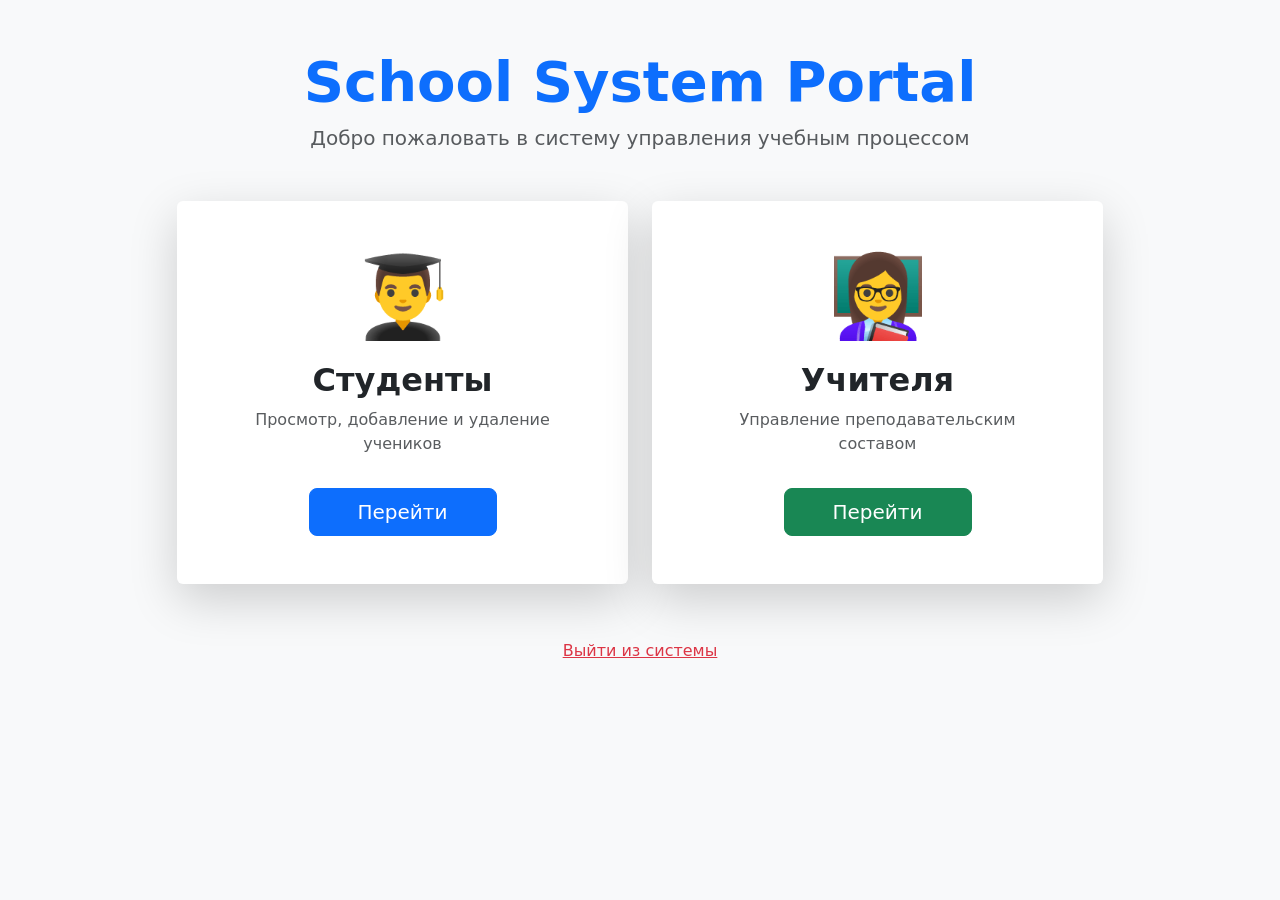
==== src/main/resources/templates/index.html @ ee618068 "Initial commit" ====
<!DOCTYPE html>
<html xmlns:th="http://www.thymeleaf.org">
<head>
    <meta charset="UTF-8">
    <title>School Management System</title>
    <link href="https://cdn.jsdelivr.net/npm/bootstrap@5.3.0/dist/css/bootstrap.min.css" rel="stylesheet">
    <link rel="stylesheet" th:href="@{/css/style.css}">
</head>
<body class="bg-light">

<div class="container py-5">
    <div class="text-center mb-5">
        <h1 class="display-4 fw-bold text-primary">School System Portal</h1>
        <p class="lead text-muted">Добро пожаловать в систему управления учебным процессом</p>
    </div>

    <div class="row g-4 justify-content-center">
        <div class="col-md-5">
            <div class="card h-100 shadow-lg border-0 card-hover">
                <div class="card-body text-center p-5">
                    <div class="display-1 mb-3">👨‍🎓</div>
                    <h2 class="fw-bold">Студенты</h2>
                    <p class="text-muted">Просмотр, добавление и удаление учеников</p>
                    <a th:href="@{/students}" class="btn btn-primary btn-lg px-5 mt-3">Перейти</a>
                </div>
            </div>
        </div>

        <div class="col-md-5">
            <div class="card h-100 shadow-lg border-0 card-hover">
                <div class="card-body text-center p-5">
                    <div class="display-1 mb-3">👩‍🏫</div>
                    <h2 class="fw-bold">Учителя</h2>
                    <p class="text-muted">Управление преподавательским составом</p>
                    <a th:href="@{/teachers}" class="btn btn-success btn-lg px-5 mt-3">Перейти</a>
                </div>
            </div>
        </div>
    </div>

    <div class="text-center mt-5">
        <form th:action="@{/logout}" method="post">
            <button type="submit" class="btn btn-link text-danger">Выйти из системы</button>
        </form>
    </div>
</div>

</body>
</html>
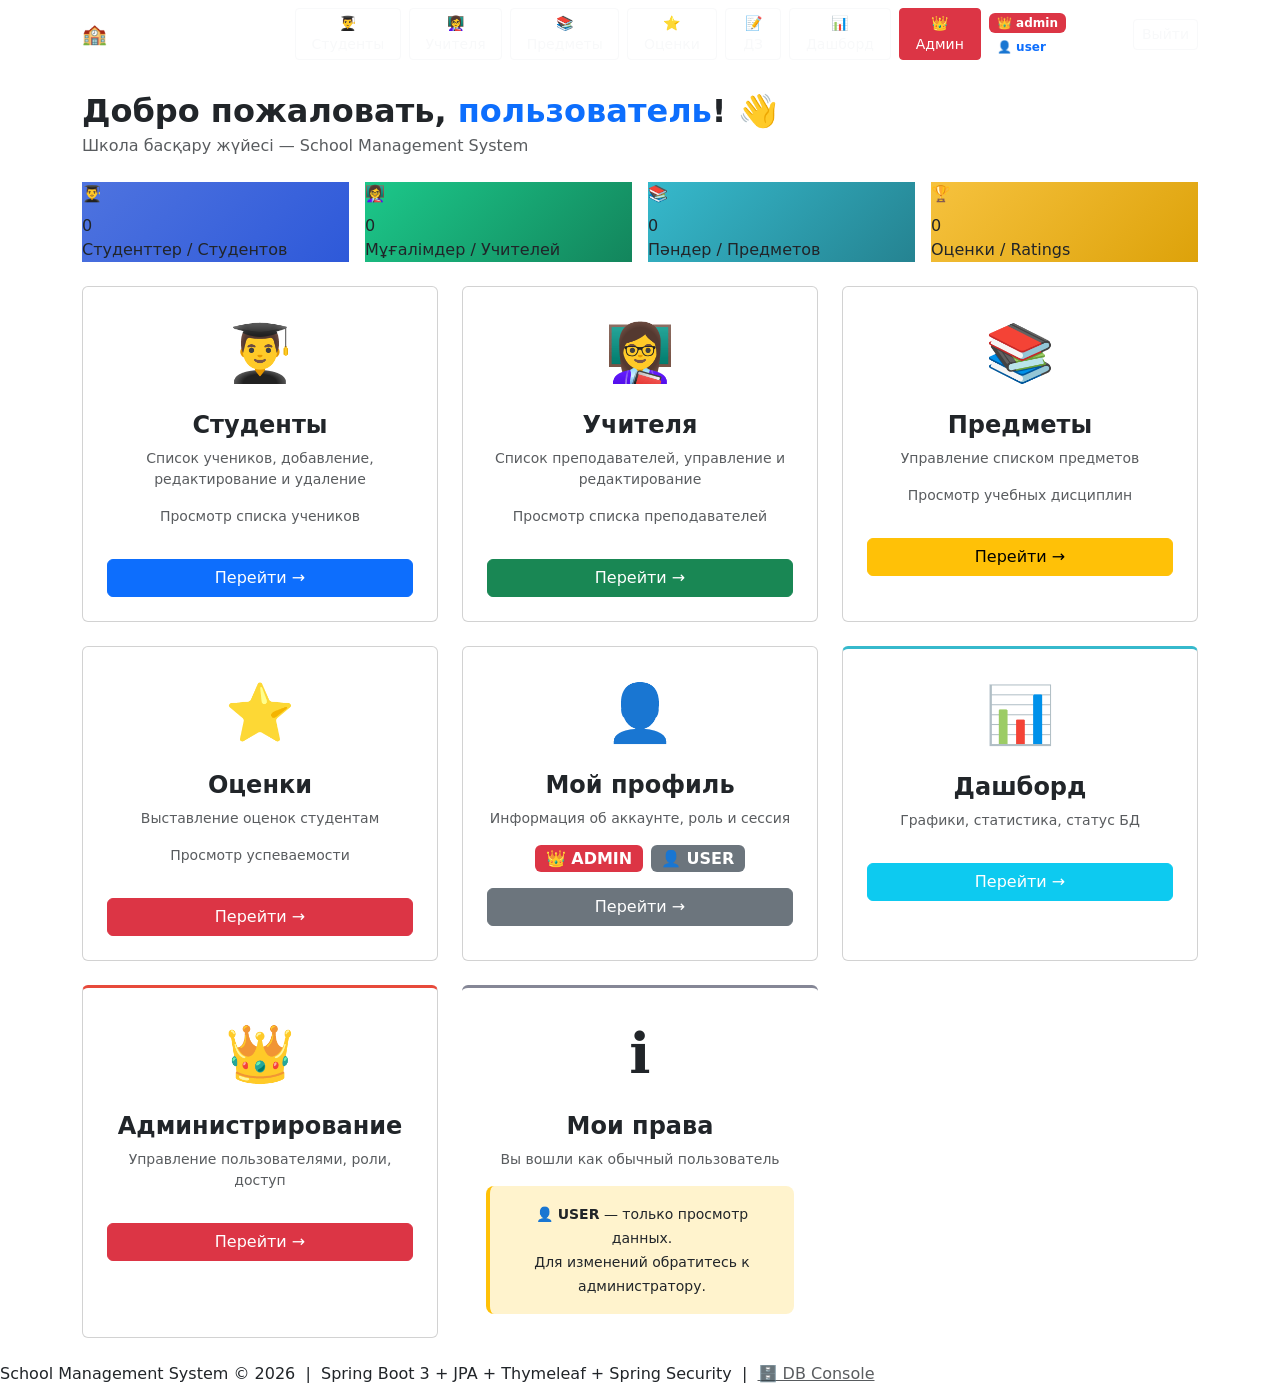
==== commit 00e58b57: "емайл бари бар" ====
--- a/src/main/resources/templates/index.html
+++ b/src/main/resources/templates/index.html
@@ -1,49 +1,198 @@
 <!DOCTYPE html>
-<html xmlns:th="http://www.thymeleaf.org">
+<html lang="ru" xmlns:th="http://www.thymeleaf.org">
 <head>
     <meta charset="UTF-8">
-    <title>School Management System</title>
+    <meta name="viewport" content="width=device-width, initial-scale=1">
+    <title>School System — Басты бет</title>
     <link href="https://cdn.jsdelivr.net/npm/bootstrap@5.3.0/dist/css/bootstrap.min.css" rel="stylesheet">
     <link rel="stylesheet" th:href="@{/css/style.css}">
 </head>
-<body class="bg-light">
+<body>
 
-<div class="container py-5">
-    <div class="text-center mb-5">
-        <h1 class="display-4 fw-bold text-primary">School System Portal</h1>
-        <p class="lead text-muted">Добро пожаловать в систему управления учебным процессом</p>
+<!-- NAVBAR -->
+<nav class="navbar navbar-dark navbar-expand-lg">
+    <div class="container">
+        <a class="navbar-brand fw-bold" th:href="@{/}">🏫 School System</a>
+        <div class="d-flex align-items-center gap-2">
+            <a th:if="${isAdmin or isTeacher}" th:href="@{/students}" class="btn btn-outline-light btn-sm">👨‍🎓 Студенты</a>
+            <a th:if="${isAdmin or isTeacher}" th:href="@{/teachers}" class="btn btn-outline-light btn-sm">👩‍🏫 Учителя</a>
+            <a th:href="@{/subjects}" class="btn btn-outline-light btn-sm">📚 Предметы</a>
+            <a th:href="@{/ratings}" class="btn btn-outline-light btn-sm">⭐ Оценки</a>
+            <a th:href="@{/homework}" class="btn btn-outline-light btn-sm">📝 ДЗ</a>
+            <a th:if="${isAdmin}" th:href="@{/dashboard}" class="btn btn-outline-light btn-sm">📊 Дашборд</a>
+            <a th:if="${isAdmin}" th:href="@{/admin}" class="btn btn-danger btn-sm">👑 Админ</a>
+            <a th:href="@{/profile}" class="text-white text-decoration-none">
+                <span th:if="${isAdmin}" class="badge bg-danger">👑 <span th:text="${username}">admin</span></span>
+                <span th:unless="${isAdmin}" class="badge bg-white text-primary">👤 <span th:text="${username}">user</span></span>
+            </a>
+            <form th:action="@{/logout}" method="post" class="m-0">
+                <button type="submit" class="btn btn-outline-light btn-sm">Выйти</button>
+            </form>
+        </div>
+    </div>
+</nav>
+
+<div class="container py-4">
+
+    <div class="mb-4">
+        <h2 class="fw-bold mb-1">Добро пожаловать,
+            <span class="text-primary" th:text="${username}">пользователь</span>! 👋</h2>
+        <p class="text-muted">Школа басқару жүйесі — School Management System</p>
     </div>
 
-    <div class="row g-4 justify-content-center">
-        <div class="col-md-5">
-            <div class="card h-100 shadow-lg border-0 card-hover">
-                <div class="card-body text-center p-5">
-                    <div class="display-1 mb-3">👨‍🎓</div>
-                    <h2 class="fw-bold">Студенты</h2>
-                    <p class="text-muted">Просмотр, добавление и удаление учеников</p>
-                    <a th:href="@{/students}" class="btn btn-primary btn-lg px-5 mt-3">Перейти</a>
+    <!-- Статистика -->
+    <div class="row g-3 mb-4">
+        <div class="col-md-3 col-6" th:if="${isAdmin or isTeacher}">
+            <div class="stat-card" style="background: linear-gradient(135deg,#4e73df,#2e59d9)">
+                <div class="stat-icon">👨‍🎓</div>
+                <div class="stat-number mt-2" th:text="${studentCount}">0</div>
+                <div class="stat-label">Студенттер / Студентов</div>
+            </div>
+        </div>
+        <div class="col-md-3 col-6">
+            <div class="stat-card" style="background: linear-gradient(135deg,#1cc88a,#13855c)">
+                <div class="stat-icon">👩‍🏫</div>
+                <div class="stat-number mt-2" th:text="${teacherCount}">0</div>
+                <div class="stat-label">Мұғалімдер / Учителей</div>
+            </div>
+        </div>
+        <div class="col-md-3 col-6">
+            <div class="stat-card" style="background: linear-gradient(135deg,#36b9cc,#258391)">
+                <div class="stat-icon">📚</div>
+                <div class="stat-number mt-2" th:text="${subjectCount}">0</div>
+                <div class="stat-label">Пәндер / Предметов</div>
+            </div>
+        </div>
+        <div class="col-md-3 col-6">
+            <div class="stat-card" style="background: linear-gradient(135deg,#f6c23e,#dda20a)">
+                <div class="stat-icon">🏆</div>
+                <div class="stat-number mt-2" th:text="${ratingCount}">0</div>
+                <div class="stat-label">Оценки / Ratings</div>
+            </div>
+        </div>
+    </div>
+
+    <div class="row g-4">
+        <div class="col-md-4" th:if="${isAdmin or isTeacher}">
+            <div class="card card-hover h-100">
+                <div class="card-body p-4 text-center">
+                    <div style="font-size:3.5rem" class="mb-3">👨‍🎓</div>
+                    <h4 class="fw-bold">Студенты</h4>
+                    <p class="text-muted small" th:if="${isAdmin}">Список учеников, добавление, редактирование и удаление</p>
+                    <p class="text-muted small" th:unless="${isAdmin}">Просмотр списка учеников</p>
+                    <div class="d-flex justify-content-center gap-2 mt-3">
+                        <span class="badge bg-primary fs-6" th:text="${studentCount} + ' чел.'"></span>
+                    </div>
+                    <a th:href="@{/students}" class="btn btn-primary w-100 mt-3">Перейти →</a>
                 </div>
             </div>
         </div>
 
-        <div class="col-md-5">
-            <div class="card h-100 shadow-lg border-0 card-hover">
-                <div class="card-body text-center p-5">
-                    <div class="display-1 mb-3">👩‍🏫</div>
-                    <h2 class="fw-bold">Учителя</h2>
-                    <p class="text-muted">Управление преподавательским составом</p>
-                    <a th:href="@{/teachers}" class="btn btn-success btn-lg px-5 mt-3">Перейти</a>
+        <div class="col-md-4">
+            <div class="card card-hover h-100">
+                <div class="card-body p-4 text-center">
+                    <div style="font-size:3.5rem" class="mb-3">👩‍🏫</div>
+                    <h4 class="fw-bold">Учителя</h4>
+                    <p class="text-muted small" th:if="${isAdmin}">Список преподавателей, управление и редактирование</p>
+                    <p class="text-muted small" th:unless="${isAdmin}">Просмотр списка преподавателей</p>
+                    <div class="d-flex justify-content-center gap-2 mt-3">
+                        <span class="badge bg-success fs-6" th:text="${teacherCount} + ' чел.'"></span>
+                    </div>
+                    <a th:href="@{/teachers}" class="btn btn-success w-100 mt-3">Перейти →</a>
+                </div>
+            </div>
+        </div>
+
+        <div class="col-md-4">
+            <div class="card card-hover h-100">
+                <div class="card-body p-4 text-center">
+                    <div style="font-size:3.5rem" class="mb-3">📚</div>
+                    <h4 class="fw-bold">Предметы</h4>
+                    <p class="text-muted small" th:if="${isAdmin}">Управление списком предметов</p>
+                    <p class="text-muted small" th:unless="${isAdmin}">Просмотр учебных дисциплин</p>
+                    <div class="d-flex justify-content-center gap-2 mt-3">
+                        <span class="badge bg-warning text-dark fs-6" th:text="${subjectCount} + ' шт.'"></span>
+                    </div>
+                    <a th:href="@{/subjects}" class="btn btn-warning w-100 mt-3">Перейти →</a>
+                </div>
+            </div>
+        </div>
+
+        <div class="col-md-4">
+            <div class="card card-hover h-100">
+                <div class="card-body p-4 text-center">
+                    <div style="font-size:3.5rem" class="mb-3">⭐</div>
+                    <h4 class="fw-bold">Оценки</h4>
+                    <p class="text-muted small" th:if="${isAdmin}">Выставление оценок студентам</p>
+                    <p class="text-muted small" th:unless="${isAdmin}">Просмотр успеваемости</p>
+                    <div class="d-flex justify-content-center gap-2 mt-3">
+                        <span class="badge bg-danger fs-6" th:text="${ratingCount} + ' записей'"></span>
+                    </div>
+                    <a th:href="@{/ratings}" class="btn btn-danger w-100 mt-3">Перейти →</a>
+                </div>
+            </div>
+        </div>
+
+        <div class="col-md-4">
+            <div class="card card-hover h-100">
+                <div class="card-body p-4 text-center">
+                    <div style="font-size:3.5rem" class="mb-3">👤</div>
+                    <h4 class="fw-bold">Мой профиль</h4>
+                    <p class="text-muted small">Информация об аккаунте, роль и сессия</p>
+                    <div class="d-flex justify-content-center gap-2 mt-3">
+                        <span th:if="${isAdmin}" class="badge bg-danger fs-6">👑 ADMIN</span>
+                        <span th:unless="${isAdmin}" class="badge bg-secondary fs-6">👤 USER</span>
+                    </div>
+                    <a th:href="@{/profile}" class="btn btn-secondary w-100 mt-3">Перейти →</a>
+                </div>
+            </div>
+        </div>
+
+        <div class="col-md-4" th:if="${isAdmin}">
+            <div class="card card-hover h-100" style="border-top:3px solid #36b9cc">
+                <div class="card-body p-4 text-center">
+                    <div style="font-size:3.5rem" class="mb-3">📊</div>
+                    <h4 class="fw-bold">Дашборд</h4>
+                    <p class="text-muted small">Графики, статистика, статус БД</p>
+                    <a th:href="@{/dashboard}" class="btn btn-info text-white w-100 mt-3">Перейти →</a>
+                </div>
+            </div>
+        </div>
+
+        <div class="col-md-4" th:if="${isAdmin}">
+            <div class="card card-hover h-100" style="border-top:3px solid #e74a3b">
+                <div class="card-body p-4 text-center">
+                    <div style="font-size:3.5rem" class="mb-3">👑</div>
+                    <h4 class="fw-bold">Администрирование</h4>
+                    <p class="text-muted small">Управление пользователями, роли, доступ</p>
+                    <a th:href="@{/admin}" class="btn btn-danger w-100 mt-3">Перейти →</a>
+                </div>
+            </div>
+        </div>
+
+        <div class="col-md-4" th:unless="${isAdmin}">
+            <div class="card h-100 border-0" style="border-top:3px solid #858796!important;border:1px solid #e3e6f0">
+                <div class="card-body p-4 text-center">
+                    <div style="font-size:3.5rem" class="mb-3">ℹ️</div>
+                    <h4 class="fw-bold">Мои права</h4>
+                    <p class="text-muted small">Вы вошли как обычный пользователь</p>
+                    <div class="p-3 rounded-3 mt-3" style="background:#fff3cd; border-left:4px solid #ffc107">
+                        <small><strong>👤 USER</strong> — только просмотр данных.<br>
+                        Для изменений обратитесь к администратору.</small>
+                    </div>
                 </div>
             </div>
         </div>
     </div>
 
-    <div class="text-center mt-5">
-        <form th:action="@{/logout}" method="post">
-            <button type="submit" class="btn btn-link text-danger">Выйти из системы</button>
-        </form>
-    </div>
 </div>
 
+<footer class="site-footer">
+    School Management System &copy; 2026 &nbsp;|&nbsp;
+    Spring Boot 3 + JPA + Thymeleaf + Spring Security &nbsp;|&nbsp;
+    <a th:href="@{/h2-console}" target="_blank" class="text-muted">🗄 DB Console</a>
+</footer>
+
+<script src="https://cdn.jsdelivr.net/npm/bootstrap@5.3.0/dist/js/bootstrap.bundle.min.js"></script>
 </body>
-</html>+</html>
